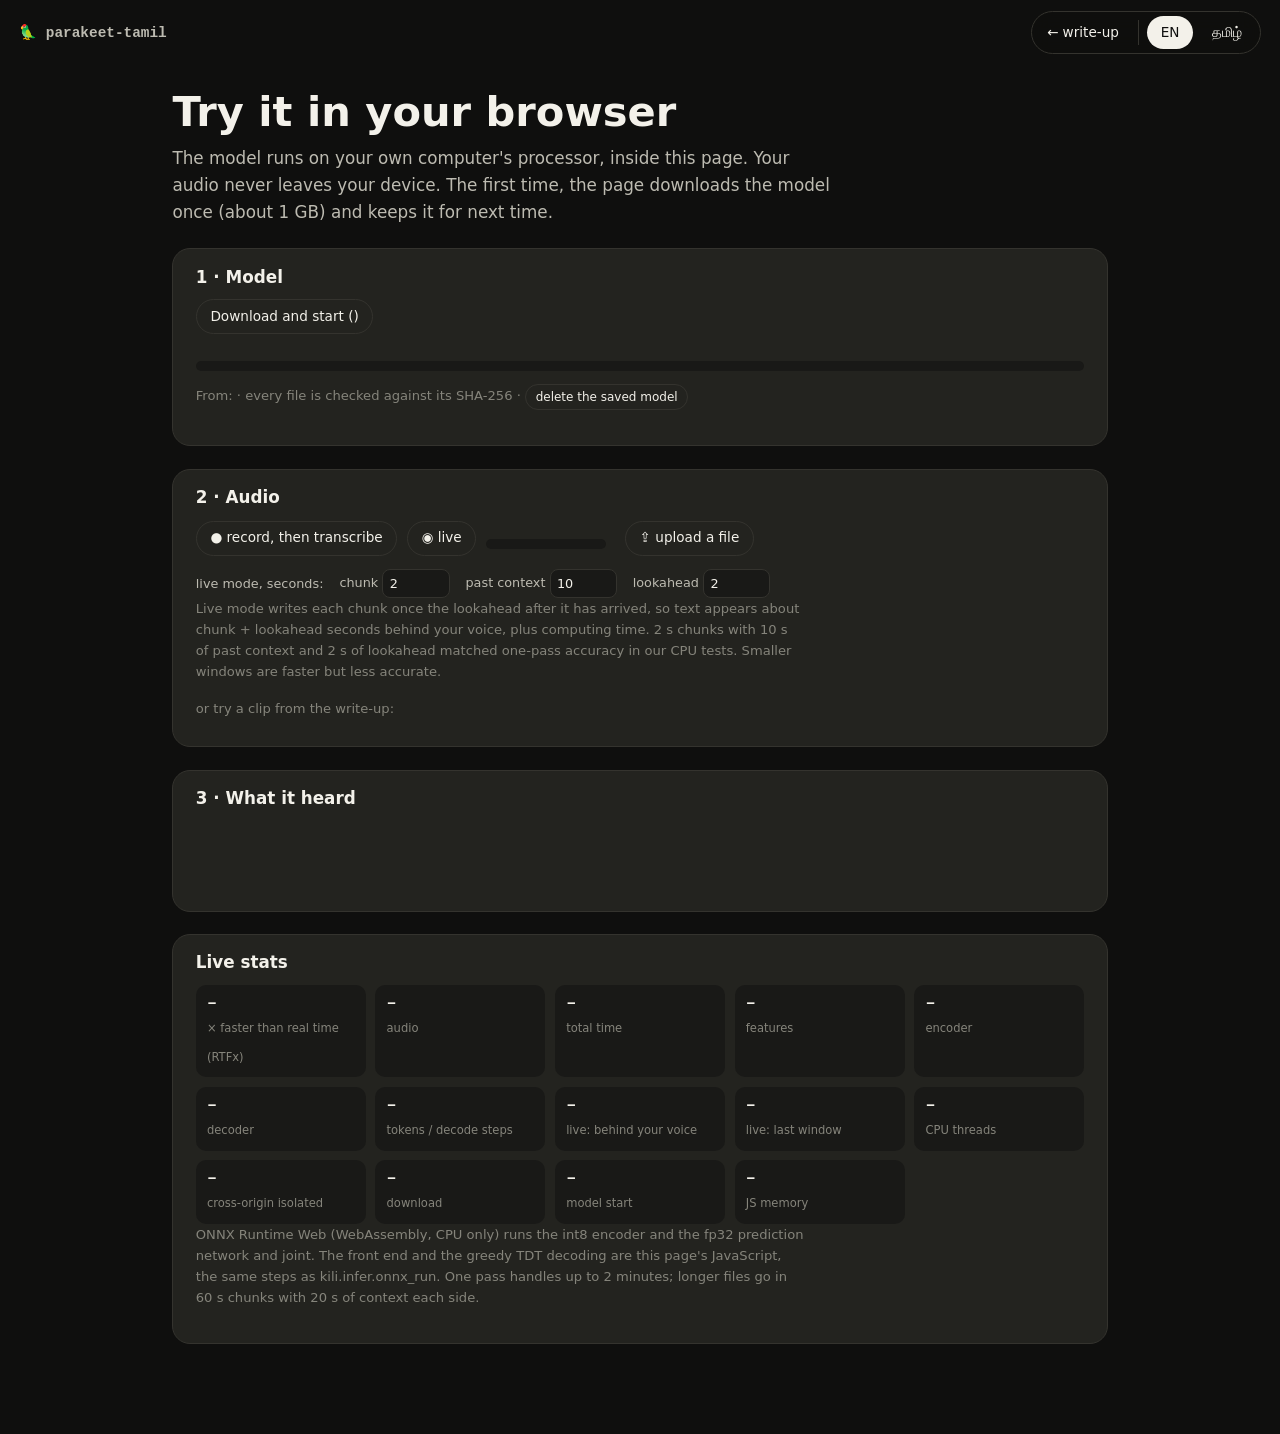
==== docs/try/index.html @ b9c3eb02 "Try in the browser: CPU-only ONNX Runtime Web demo (mic, live chunked streaming, upload, preset clip" ====
<!doctype html>
<html lang="en">
<head>
<meta charset="utf-8">
<meta name="viewport" content="width=device-width, initial-scale=1">
<title>Try parakeet-tamil in your browser · தமிழ் கிளி</title>
<meta name="description" content="Tamil and English speech recognition running entirely in your browser, on your CPU.">
<link rel="stylesheet" href="../assets/style.css?v=36">
<link rel="icon" href="data:image/svg+xml,<svg xmlns='http://www.w3.org/2000/svg' viewBox='0 0 100 100'><text y='.9em' font-size='90'>🦜</text></svg>">
<script>(function(){var d=document.documentElement,t=localStorage.getItem("theme"),l=localStorage.getItem("lang");if(t)d.dataset.theme=t;if(l)d.lang=l;})();</script>
<style>
  main { max-width: 980px; margin: 0 auto; padding: 5.5rem 1.4rem 4rem; }
  h1 { font-size: clamp(1.8rem, 4vw, 2.6rem); margin: 0 0 .6rem; line-height: 1.15; }
  .lede { color: var(--fg-2); font-size: 1.05rem; max-width: 62ch; }
  .box { background: var(--bg-3); border: 1px solid var(--rule); border-radius: 18px; padding: 1.2rem 1.4rem; margin: 1.4rem 0; }
  .box h2 { font-size: 1.05rem; margin: 0 0 .8rem; letter-spacing: 0; max-width: none; }
  .track { height: 10px; border-radius: 6px; background: var(--bg-2); overflow: hidden; }
  .track > i { display: block; height: 100%; width: 0; background: var(--ours); transition: width .2s; }
  .prow { display: flex; gap: 1rem; flex-wrap: wrap; font: .85rem var(--mono); color: var(--fg-2); margin: .5rem 0 .8rem; }
  .frow { display: grid; grid-template-columns: minmax(0, 1fr) 6rem 6rem; gap: .5rem; font-size: .8rem; padding: .2rem 0; border-bottom: 1px solid var(--rule); }
  .frow span:nth-child(2), .frow span:nth-child(3) { text-align: right; color: var(--fg-2); }
  .fst[data-state="ok"], .fst[data-state="cached"] { color: var(--good) !important; }
  .row { display: flex; gap: .6rem; flex-wrap: wrap; align-items: center; }
  .row + .row { margin-top: .8rem; }
  button:disabled { opacity: .4; cursor: not-allowed; }
  #out { font-family: var(--ta); font-size: 1.3rem; line-height: 1.7; min-height: 3.4em; white-space: pre-wrap; }
  #src { font-size: .8rem; color: var(--fg-3); margin-bottom: .4rem; }
  .stats { display: grid; grid-template-columns: repeat(auto-fill, minmax(9.5rem, 1fr)); gap: .6rem; }
  .stats div { background: var(--bg-2); border-radius: 10px; padding: .5rem .7rem; }
  .stats b { display: block; font: 700 1.05rem var(--mono); }
  .stats span { font-size: .72rem; color: var(--fg-3); }
  .err { border: 1px solid var(--bad); border-radius: 12px; padding: .7rem .9rem; margin: .5rem 0; font-size: .9rem; }
  .err b { color: var(--bad); font-family: var(--mono); text-transform: uppercase; font-size: .75rem; margin-right: .4rem; }
  .err .hint { margin: .4rem 0 0; color: var(--fg-2); }
  .err pre { font-size: .72rem; white-space: pre-wrap; overflow-wrap: anywhere; color: var(--fg-3); }
  .cfg { display: flex; gap: 1rem; flex-wrap: wrap; font-size: .8rem; color: var(--fg-2); align-items: center; }
  .cfg input { width: 4.2rem; font: inherit; background: var(--bg-2); color: var(--fg); border: 1px solid var(--rule); border-radius: 8px; padding: .2rem .4rem; }
  .lvl { width: 120px; }
  .note { font-size: .82rem; color: var(--fg-3); }
  #model.ready #load { display: none; }
  .file-btn { position: relative; overflow: hidden; }
  .file-btn input { position: absolute; inset: 0; opacity: 0; cursor: pointer; }
</style>
</head>
<body>
<div class="bar">
  <a class="brand" href="../">🦜 <span data-l="en">parakeet-tamil</span><span data-l="ta" class="ta">தமிழ் கிளி</span></a>
  <span class="toggles">
    <a href="../" class="maplink"><span data-l="en">← write-up</span><span data-l="ta">← கட்டுரை</span></a>
    <span class="sep"></span>
    <button data-set-lang="en" aria-pressed="true">EN</button>
    <button data-set-lang="ta" aria-pressed="false" class="ta">தமிழ்</button>
  </span>
</div>
<main>
  <h1><span data-l="en">Try it in your browser</span><span data-l="ta">உங்கள் உலாவியிலேயே முயன்று பாருங்கள்</span></h1>
  <p class="lede" data-l="en">The model runs on your own computer's processor, inside this page. Your audio never leaves your device. The first time, the page downloads the model once (about 1 GB) and keeps it for next time.</p>
  <p class="lede" data-l="ta">மாதிரி உங்கள் கணினியின் செயலியிலேயே, இந்தப் பக்கத்துக்குள் இயங்குகிறது. உங்கள் ஒலி உங்கள் கருவியை விட்டு வெளியே போகாது. முதல் முறை, பக்கம் மாதிரியை ஒருமுறை பதிவிறக்கும் (சுமார் 1 GB); அடுத்த முறைக்காக அதைச் சேமித்து வைக்கும்.</p>

  <section class="box" id="model">
    <h2><span data-l="en">1 · Model</span><span data-l="ta">1 · மாதிரி</span> <small class="note" id="cache-state"></small></h2>
    <div class="row"><button id="load"><span data-l="en">Download and start</span><span data-l="ta">பதிவிறக்கித் தொடங்கு</span> (<span id="total"></span>)</button>
      <span class="mono note" id="stage"></span></div>
    <div class="prow"><span id="pbytes"></span><span id="pspeed"></span><span id="peta"></span></div>
    <div class="track"><i id="dlbar"></i></div>
    <div id="files" style="margin-top:.8rem"></div>
    <p class="note"><span data-l="en">From</span><span data-l="ta">மூலம்</span>: <span class="mono" id="base"></span> · <span data-l="en">every file is checked against its SHA-256</span><span data-l="ta">ஒவ்வொரு கோப்பும் SHA-256 மூலம் சரிபார்க்கப்படுகிறது</span> · <button id="clear" style="font-size:.75rem;padding:.15rem .6rem"><span data-l="en">delete the saved model</span><span data-l="ta">சேமித்த மாதிரியை நீக்கு</span></button></p>
  </section>

  <section class="box">
    <h2><span data-l="en">2 · Audio</span><span data-l="ta">2 · ஒலி</span></h2>
    <div class="row">
      <button id="rec" data-needs-model aria-pressed="false">● <span data-l="en">record, then transcribe</span><span data-l="ta">பதிவுசெய்து, பிறகு எழுது</span></button>
      <button id="live" data-needs-model aria-pressed="false">◉ <span data-l="en">live</span><span data-l="ta">நேரடி</span></button>
      <span class="track lvl"><i id="lvl"></i></span><span class="mono note" id="rtime"></span>
      <label class="file-btn"><button data-needs-model tabindex="-1">⇪ <span data-l="en">upload a file</span><span data-l="ta">கோப்பைப் பதிவேற்று</span></button><input type="file" id="file" accept="audio/*,video/*" data-needs-model></label>
    </div>
    <div class="row cfg">
      <span data-l="en">live mode, seconds:</span><span data-l="ta">நேரடி முறை, வினாடிகள்:</span>
      <label><span data-l="en">chunk</span><span data-l="ta">துண்டு</span> <input id="chunk" type="number" value="2" min="0.5" max="10" step="0.5"></label>
      <label><span data-l="en">past context</span><span data-l="ta">முன் சூழல்</span> <input id="left" type="number" value="10" min="0" max="30" step="1"></label>
      <label><span data-l="en">lookahead</span><span data-l="ta">முன்னோக்கு</span> <input id="right" type="number" value="2" min="0" max="10" step="0.5"></label>
    </div>
    <p class="note" data-l="en">Live mode writes each chunk once the lookahead after it has arrived, so text appears about chunk + lookahead seconds behind your voice, plus computing time. 2 s chunks with 10 s of past context and 2 s of lookahead matched one-pass accuracy in our CPU tests. Smaller windows are faster but less accurate.</p>
    <p class="note" data-l="ta">நேரடி முறையில், ஒவ்வொரு துண்டுக்குப் பின் வரும் முன்னோக்குப் பகுதியும் வந்த பிறகே அந்தத் துண்டு எழுதப்படும். அதனால் உங்கள் குரலுக்குச் சுமார் துண்டு + முன்னோக்கு வினாடிகள் பின்னால், கணக்கிடும் நேரத்தையும் சேர்த்து, உரை தோன்றும். 2 வினாடித் துண்டுகள், 10 வினாடி முன் சூழல், 2 வினாடி முன்னோக்கு: எங்கள் CPU சோதனைகளில் இது ஒரே மூச்சில் எழுதுவதன் துல்லியத்துக்குச் சமமாக இருந்தது. சிறிய அளவுகள் வேகமானவை, ஆனால் துல்லியம் குறைவு.</p>
    <p class="note" id="lagwarn" hidden><span data-l="en">This device is falling behind live audio: try a smaller past context or a larger chunk.</span><span data-l="ta">இந்தக் கருவி நேரடி ஒலிக்குப் பின்தங்குகிறது: முன் சூழலைக் குறையுங்கள், அல்லது துண்டைப் பெரிதாக்குங்கள்.</span></p>
    <div class="row" style="margin-top:1rem"><span class="note"><span data-l="en">or try a clip from the write-up:</span><span data-l="ta">அல்லது கட்டுரையில் உள்ள ஒரு பதிவை முயலுங்கள்:</span></span></div>
    <div class="row" id="presets" style="margin-top:.5rem"></div>
  </section>

  <section class="box">
    <h2><span data-l="en">3 · What it heard</span><span data-l="ta">3 · அது கேட்டது</span></h2>
    <div id="src"></div>
    <div id="out"></div>
  </section>

  <section class="box">
    <h2><span data-l="en">Live stats</span><span data-l="ta">நேரடிப் புள்ளிவிவரம்</span></h2>
    <div class="stats">
      <div><b id="s-rtfx">–</b><span data-l="en">× faster than real time (RTFx)</span><span data-l="ta">நிகழ்நேரத்தைவிட மடங்கு வேகம் (RTFx)</span></div>
      <div><b id="s-audio">–</b><span data-l="en">audio</span><span data-l="ta">ஒலி நீளம்</span></div>
      <div><b id="s-total">–</b><span data-l="en">total time</span><span data-l="ta">மொத்த நேரம்</span></div>
      <div><b id="s-front">–</b><span data-l="en">features</span><span data-l="ta">அம்சங்கள்</span></div>
      <div><b id="s-enc">–</b><span data-l="en">encoder</span><span data-l="ta">குறியாக்கி</span></div>
      <div><b id="s-dec">–</b><span data-l="en">decoder</span><span data-l="ta">குறிவிலக்கி</span></div>
      <div><b id="s-tok">–</b><span data-l="en">tokens / decode steps</span><span data-l="ta">token / படிகள்</span></div>
      <div><b id="s-lag">–</b><span data-l="en">live: behind your voice</span><span data-l="ta">நேரடி: குரலுக்குப் பின்னால்</span></div>
      <div><b id="s-win">–</b><span data-l="en">live: last window</span><span data-l="ta">நேரடி: கடைசிச் சாளரம்</span></div>
      <div><b id="s-threads">–</b><span data-l="en">CPU threads</span><span data-l="ta">CPU இழைகள்</span></div>
      <div><b id="s-iso">–</b><span data-l="en">cross-origin isolated</span><span data-l="ta">cross-origin isolated</span></div>
      <div><b id="s-dl">–</b><span data-l="en">download</span><span data-l="ta">பதிவிறக்கம்</span></div>
      <div><b id="s-load">–</b><span data-l="en">model start</span><span data-l="ta">மாதிரி தொடக்கம்</span></div>
      <div><b id="s-mem">–</b><span data-l="en">JS memory</span><span data-l="ta">JS நினைவகம்</span></div>
    </div>
    <p class="note" data-l="en">ONNX Runtime Web (WebAssembly, CPU only) runs the int8 encoder and the fp32 prediction network and joint. The front end and the greedy TDT decoding are this page's JavaScript, the same steps as kili.infer.onnx_run. One pass handles up to 2 minutes; longer files go in 60 s chunks with 20 s of context each side.</p>
    <p class="note" data-l="ta">ONNX Runtime Web (WebAssembly, CPU மட்டும்) int8 குறியாக்கியையும், fp32 prediction network, joint ஆகியவற்றையும் இயக்குகிறது. ஒலியிலிருந்து அம்சங்களைப் பிரிப்பதும், greedy TDT குறிவிலக்கலும் இந்தப் பக்கத்தின் JavaScript; kili.infer.onnx_run-இல் உள்ள அதே படிகள். 2 நிமிடம் வரை ஒரே மூச்சில்; அதைவிட நீளமான கோப்புகள் 60 வினாடித் துண்டுகளாக, இருபுறமும் 20 வினாடிச் சூழலுடன்.</p>
  </section>

  <section class="box" id="errors" hidden>
    <h2><span data-l="en">Errors</span><span data-l="ta">பிழைகள்</span></h2>
  </section>
</main>
<script src="try.js?v=2"></script>
</body>
</html>
---- docs/assets/style.css ----
/* parakeet-tamil · தமிழ் கிளி. No external fonts, scripts or requests. */
:root {
  color-scheme: dark;
  --bg: #0f0f0e; --bg-2: #191917; --bg-3: #23231f; --fg: #f3f1ea; --fg-2: #bdbbb1; --fg-3: #85847b; --rule: #34332e;
  --ours: #3987e5; --ours-2: #86b6ef; --itcore: #d95926; --run8: #199e70; --warn: #c98500; --bad: #e66767; --good: #4caf50;
  --ins: #199e7055; --del: #e6676755; --sub: #c9850055;
  --mono: ui-monospace, "Cascadia Mono", "SF Mono", Menlo, Consolas, monospace;
  --sans: system-ui, -apple-system, "Segoe UI", Roboto, "Noto Sans", "Noto Sans Tamil", "Nirmala UI", sans-serif;
  --ta: "Noto Sans Tamil", "Nirmala UI", Latha, "Tamil MN", "Tamil Sangam MN", sans-serif;
}
:root[data-theme="light"] {
  color-scheme: light;
  --bg: #fcfcfb; --bg-2: #f3f2ee; --bg-3: #e9e7e0; --fg: #141412; --fg-2: #52514e; --fg-3: #85847b; --rule: #dedcd5;
  --ours: #2a78d6; --ours-2: #1c5cab; --itcore: #eb6834; --run8: #1baf7a; --warn: #b07600; --bad: #c03a39; --good: #008300;
  --ins: #1baf7a40; --del: #e3494840; --sub: #eda10050;
}

html[lang="en"] [data-l="ta"]:not(.peek-show), html[lang="ta"] [data-l="en"]:not(.peek-show) { display: none !important; }
html[lang="ta"] body { font-family: var(--ta); }
.ta { font-family: var(--ta); }

* { box-sizing: border-box; }
html { scroll-behavior: smooth; overflow-x: hidden; }
body { margin: 0; background: var(--bg); color: var(--fg); font: 18px/1.6 var(--sans); -webkit-font-smoothing: antialiased; overflow-x: hidden; }
a { color: var(--ours-2); text-underline-offset: 3px; }
code { font-family: var(--mono); font-size: .88em; background: var(--bg-3); padding: .1em .4em; border-radius: 5px; }
h2 { font-size: clamp(2.1rem, 5.5vw, 4rem); line-height: 1.04; letter-spacing: -.025em; margin: 0 0 1.2rem; font-weight: 800; max-width: 16ch; }
html[lang="ta"] h2 { font-size: clamp(1.7rem, 4.4vw, 3.1rem); line-height: 1.25; max-width: 22ch; }
p { margin: 0 0 1rem; color: var(--fg-2); max-width: 38rem; }
.big { font-size: clamp(1.25rem, 2.4vw, 1.6rem); line-height: 1.45; color: var(--fg); }
.dim { color: var(--fg-3); }
.small { font-size: .8rem; color: var(--fg-3); }
.mono { font-family: var(--mono); }

/* chrome */
.bar { position: fixed; inset: 0 0 auto 0; z-index: 20; display: flex; justify-content: space-between; align-items: center; padding: .7rem 1.2rem; pointer-events: none; }
.bar > * { pointer-events: auto; }
.brand { font: 600 .9rem var(--mono); color: var(--fg-2); text-decoration: none; }
.toggles { display: flex; gap: .35rem; background: color-mix(in srgb, var(--bg) 70%, transparent); backdrop-filter: blur(10px); padding: .25rem; border-radius: 999px; border: 1px solid var(--rule); }
button { font: inherit; font-size: .85rem; color: var(--fg); background: transparent; border: 1px solid var(--rule); border-radius: 999px; padding: .35rem .85rem; cursor: pointer; transition: background .15s, color .15s, border-color .15s; }
.toggles button { border: 0; }
button:hover { border-color: var(--fg-3); }
button[aria-pressed="true"] { background: var(--fg); color: var(--bg); border-color: var(--fg); }
button:focus-visible, a:focus-visible { outline: 2px solid var(--ours); outline-offset: 2px; }
.progressbar { position: fixed; inset: 0 0 auto 0; height: 3px; z-index: 30; background: var(--ours); transform-origin: 0 50%; transform: scaleX(0); }

/* sections */
.chapter { position: relative; padding: 18vh 6vw 12vh; }
.chapter.alt { background: var(--bg-2); }
.inner { max-width: 1100px; margin: 0 auto; }
.split { display: grid; grid-template-columns: minmax(0, 5fr) minmax(0, 7fr); gap: 4vw; align-items: start; }
@media (max-width: 860px) { .split { grid-template-columns: 1fr; } }
.sticky { position: sticky; top: 14vh; }
.reveal { opacity: 0; transform: translateY(24px); transition: opacity .8s ease, transform .8s ease; }
.reveal.in { opacity: 1; transform: none; }
@media (prefers-reduced-motion: reduce) { .reveal { opacity: 1; transform: none; transition: none; } html { scroll-behavior: auto; } }

/* hero */
.hero { min-height: 100vh; display: grid; place-items: center; padding: 6rem 6vw 3rem; text-align: center; position: relative; }
.hero h1 { font-size: clamp(1rem, 1.6vw, 1.15rem); font-family: var(--mono); font-weight: 500; color: var(--fg-3); margin: 0 0 3vh; letter-spacing: .04em; }
.hero h1 .ta { font-family: var(--ta); }
.stage { width: min(1000px, 92vw); margin: 0 auto; }
.wave { position: relative; height: 120px; cursor: pointer; }
.wave canvas { width: 100%; height: 100%; display: block; }
.bigplay { width: 84px; height: 84px; border-radius: 50%; border: 0; background: var(--fg); color: var(--bg); font-size: 1.6rem; margin: 2.2vh auto; display: grid; place-items: center; box-shadow: 0 0 0 0 var(--ours); }
.bigplay[aria-pressed="false"] { animation: pulse 2.4s infinite; }
@keyframes pulse { 0% { box-shadow: 0 0 0 0 color-mix(in srgb, var(--ours) 60%, transparent); } 70% { box-shadow: 0 0 0 22px transparent; } 100% { box-shadow: 0 0 0 0 transparent; } }
.karaoke { font-family: var(--ta); font-size: clamp(1.4rem, 3.6vw, 2.6rem); line-height: 1.45; font-weight: 600; min-height: 3em; }
.karaoke span { color: color-mix(in srgb, var(--fg) 24%, transparent); transition: color .18s; }
.karaoke span.on { color: var(--fg); }
.karaoke span.lat.on { color: var(--ours-2); }
.hero .tag { font-size: clamp(1.15rem, 2.2vw, 1.5rem); color: var(--fg-2); margin: 3vh auto 0; max-width: 34rem; }
.hint { font: .78rem var(--mono); color: var(--fg-3); margin-top: .6rem; }
.scrollcue { margin-top: 3rem; color: var(--fg-3); font-size: 1.4rem; animation: bob 2s infinite; }
@keyframes bob { 50% { transform: translateY(6px); } }

.counters { display: grid; grid-template-columns: repeat(4, 1fr); gap: 1px; background: var(--rule); border: 1px solid var(--rule); border-radius: 16px; overflow: hidden; margin-top: 5vh; }
@media (max-width: 760px) { .counters { grid-template-columns: repeat(2, 1fr); } }
.counter { background: var(--bg); padding: 1.1rem; text-align: left; }
.counter b { display: block; font: 700 clamp(1.8rem, 4vw, 2.8rem)/1 var(--mono); letter-spacing: -.03em; }
.counter span { font-size: .8rem; color: var(--fg-3); }

/* story lines */
.lines p { font-size: clamp(1.5rem, 3.6vw, 2.7rem); line-height: 1.25; color: var(--fg); font-weight: 700; letter-spacing: -.015em; max-width: 24ch; margin-bottom: 9vh; }
html[lang="ta"] .lines p { font-size: clamp(1.25rem, 2.8vw, 2rem); line-height: 1.5; max-width: 30ch; }
.lines p .dim { font-weight: 500; }

/* charts */
.chart svg { width: 100%; height: auto; display: block; overflow: visible; }
.chart text { fill: var(--fg-3); font: 12px var(--mono); }
.chart .lbl { fill: var(--fg); font: 600 13px var(--sans); }
html[lang="ta"] .chart .lbl { font-family: var(--ta); }
.chart .grid line { stroke: var(--rule); }
.chart .hit { fill: transparent; cursor: pointer; }
.controls { display: flex; flex-wrap: wrap; gap: .4rem; margin: 0 0 1.2rem; align-items: center; }
.legend { display: flex; flex-wrap: wrap; gap: 1.1rem; font-size: .8rem; color: var(--fg-2); margin-bottom: .6rem; }
.key { display: inline-flex; align-items: center; gap: .4rem; }
.dot { width: 11px; height: 11px; border-radius: 50%; display: inline-block; }
.tip { position: fixed; pointer-events: none; z-index: 50; background: var(--fg); color: var(--bg); font-size: .8rem; padding: .4rem .6rem; border-radius: 8px; max-width: 300px; opacity: 0; transition: opacity .12s; }
.callnum { font: 800 clamp(3rem, 9vw, 7rem)/0.95 var(--mono); letter-spacing: -.05em; }
.callnum small { font-size: .3em; letter-spacing: 0; font-weight: 500; color: var(--fg-3); display: block; margin-top: .6rem; font-family: var(--sans); }

/* quiz cards */
.quiz { display: grid; gap: 1.4rem; }
.qcard { background: var(--bg-3); border: 1px solid var(--rule); border-radius: 18px; padding: 1.2rem 1.3rem; }
.qhead { display: flex; align-items: center; gap: .9rem; }
.qplay { width: 46px; height: 46px; border-radius: 50%; border: 0; background: var(--fg); color: var(--bg); padding: 0; flex: none; display: grid; place-items: center; }
.qplay[aria-pressed="true"] { background: var(--ours); color: #fff; }
.mini { flex: 1; height: 46px; }
.mini canvas { width: 100%; height: 100%; }
.qsrc { font: .7rem var(--mono); color: var(--fg-3); white-space: nowrap; }
.opts { display: grid; gap: .6rem; margin-top: 1rem; }
.opt { text-align: left; border-radius: 12px; padding: .7rem .9rem; font-family: var(--ta); font-size: 1rem; line-height: 1.55; background: var(--bg-2); border: 1px solid var(--rule); color: var(--fg); }
.opt .who { display: none; font: 700 .7rem var(--mono); text-transform: uppercase; letter-spacing: .06em; margin-bottom: .2rem; }
.qcard.done .opt .who { display: block; }
.qcard.done .opt { cursor: default; }
.qcard.done .opt.ours .who { color: var(--ours-2); } .qcard.done .opt.itcore .who { color: var(--itcore); } .qcard.done .opt.ref .who { color: var(--fg-3); }
.qcard.done .opt.right { border-color: var(--good); box-shadow: inset 0 0 0 1px var(--good); }
.verdict { display: none; margin-top: .8rem; font-size: .95rem; color: var(--fg-2); }
.qcard.done .verdict { display: block; }
.verdict b { color: var(--fg); }
.w-sub, .w-ins, .w-del { border-radius: 4px; padding: 0 .12em; }
.w-sub { background: var(--sub); } .w-ins { background: var(--ins); } .w-del { background: var(--del); text-decoration: line-through; }
.w-fold { border-bottom: 2px dotted var(--fg-3); }

/* run strip */
.strip { display: flex; gap: 1rem; overflow-x: auto; scroll-snap-type: x mandatory; padding: .5rem 6vw 1.5rem; margin: 0 -6vw; scrollbar-width: thin; }
.run { flex: 0 0 min(300px, 78vw); scroll-snap-align: start; background: var(--bg-3); border: 1px solid var(--rule); border-radius: 18px; padding: 1.1rem 1.2rem; transition: border-color .2s, transform .2s; }
.run.hl { border-color: var(--ours); transform: translateY(-4px); }
.run .day { font: .72rem var(--mono); color: var(--fg-3); }
.run h3 { margin: .2rem 0 .5rem; font-size: 1.2rem; }
.run p { font-size: .9rem; margin: 0; }
.run .res { font: 600 .82rem var(--mono); margin-top: .7rem; }
.run.ship { border-color: var(--ours); background: color-mix(in srgb, var(--ours) 12%, var(--bg-3)); }

/* eviction sim */
.sim { background: var(--bg-3); border: 1px solid var(--rule); border-radius: 18px; padding: 1.3rem; }
.simrow { display: grid; grid-template-columns: 1fr 1fr 1fr; gap: .8rem; }
@media (max-width: 700px) { .simrow { grid-template-columns: 1fr; } }
.box { border: 1px solid var(--rule); border-radius: 14px; padding: .9rem; background: var(--bg-2); min-height: 96px; transition: all .3s; }
.box .t { font: 700 .72rem var(--mono); text-transform: uppercase; letter-spacing: .06em; color: var(--fg-3); }
.box .v { font: 600 1.05rem var(--sans); margin-top: .3rem; }
.box.dead { border-color: var(--bad); opacity: .55; filter: grayscale(1); }
.box.live { border-color: var(--good); }
.box.busy { border-color: var(--warn); }
.track { position: relative; height: 14px; background: var(--bg-2); border-radius: 7px; margin: 1.2rem 0 .5rem; overflow: hidden; }
.track i { position: absolute; inset: 0 auto 0 0; background: var(--ours); width: 0; }
.track .ck { position: absolute; top: 0; bottom: 0; width: 2px; background: var(--fg-3); }
.simlog { font: .78rem/1.6 var(--mono); color: var(--fg-2); min-height: 6.4em; white-space: pre-line; }
.evict { background: var(--bad); color: #fff; border: 0; font-weight: 700; }
.evict:disabled { opacity: .4; cursor: default; }

/* tiles */
.tiles { display: grid; grid-template-columns: repeat(auto-fit, minmax(230px, 1fr)); gap: 1rem; }
.tile { background: var(--bg-3); border: 1px solid var(--rule); border-radius: 16px; padding: 1.1rem 1.2rem; }
.tile b.n { display: block; font: 800 2.2rem/1 var(--mono); letter-spacing: -.03em; margin-bottom: .4rem; }
.tile p { font-size: .92rem; margin: 0; }
.tile .k { font: 700 .72rem var(--mono); text-transform: uppercase; letter-spacing: .06em; }
.yes .k { color: var(--good); } .no .k { color: var(--bad); }

/* flip cards */
.flips { display: grid; grid-template-columns: repeat(auto-fill, minmax(220px, 1fr)); gap: 1rem; }
.flip { perspective: 900px; height: 150px; cursor: pointer; background: none; border: 0; padding: 0; text-align: left; }
.flip .in { position: relative; width: 100%; height: 100%; transition: transform .55s; transform-style: preserve-3d; }
.flip.on .in { transform: rotateY(180deg); }
.flip .f, .flip .b { position: absolute; inset: 0; backface-visibility: hidden; border-radius: 16px; padding: 1rem 1.1rem; border: 1px solid var(--rule); background: var(--bg-3); display: flex; flex-direction: column; justify-content: space-between; }
.flip .b { transform: rotateY(180deg); background: var(--bg-2); }
.flip .w { font: 700 1.5rem var(--ta); color: var(--fg); }
.flip .g { font-size: .85rem; color: var(--fg-2); }
.flip .x { font: .7rem var(--mono); color: var(--fg-3); }

/* reveal card */
.secret { background: var(--bg-3); border: 1px solid var(--rule); border-radius: 18px; padding: 1.4rem; }
.secret .prompt { font: 700 clamp(1.3rem, 3vw, 2rem) var(--sans); }
.secret .heard { margin-top: 1rem; font-size: 1.15rem; filter: blur(9px); transition: filter .4s; user-select: none; }
.secret.open .heard { filter: none; user-select: auto; }
.cw { color: var(--warn); font: .75rem var(--mono); }

/* scorer demo */
.scorer { background: var(--bg-3); border: 1px solid var(--rule); border-radius: 18px; padding: 1.3rem; }
.pair { display: grid; grid-template-columns: max-content minmax(0, 1fr); gap: .4rem .8rem; font-family: var(--ta); font-size: 1.05rem; margin: 1rem 0; }
.pair .who { font: 700 .7rem/2.1 var(--mono); color: var(--fg-3); text-transform: uppercase; }
.meter { display: flex; align-items: baseline; gap: .8rem; }
.meter b { font: 800 3.2rem/1 var(--mono); letter-spacing: -.04em; transition: color .3s; }

/* race */
.lane { display: grid; grid-template-columns: 16rem 1fr 6.5rem; gap: .8rem; align-items: center; margin: .7rem 0; }
@media (max-width: 640px) { .lane { grid-template-columns: 1fr; } }
.lane .name { font-size: .9rem; }
.lane .tr { height: 26px; background: var(--bg-2); border-radius: 13px; overflow: hidden; position: relative; }
.lane .tr i { position: absolute; inset: 0 auto 0 0; width: 0; border-radius: 13px; }
.lane .t { font: 600 .9rem var(--mono); text-align: right; }

/* tabs */
.tabs { display: flex; gap: .4rem; margin-bottom: .8rem; flex-wrap: wrap; }
pre { background: var(--bg-3); border: 1px solid var(--rule); border-radius: 14px; padding: 1rem 1.1rem; overflow-x: auto; font: .85rem/1.6 var(--mono); color: var(--fg); }

.meme { margin: 3rem auto 0; max-width: 560px; border-radius: 16px; overflow: hidden; border: 1px solid var(--rule); background: var(--bg-3); }
.meme svg { display: block; width: 100%; height: auto; }

footer { padding: 4rem 6vw 6rem; color: var(--fg-3); font-size: .8rem; border-top: 1px solid var(--rule); }
footer p { color: var(--fg-3); max-width: 60rem; }

/* reading depth: data-d="s" story only, data-d="d" details only */
html[data-depth="simple"] [data-d="d"], html[data-depth="detail"] [data-d="s"] { display: none !important; }
.plain { font-size: clamp(1.15rem, 2vw, 1.4rem); line-height: 1.55; color: var(--fg); border-left: 4px solid var(--ours); padding: .1rem 0 .1rem 1.1rem; max-width: 46rem; }
.toggles .sep { width: 1px; align-self: stretch; background: var(--rule); margin: .25rem .15rem; }
.maplink { font-size: .85rem; color: var(--fg); text-decoration: none; padding: .35rem .7rem; }
.chooser { margin: 4vh auto 0; display: grid; gap: .8rem; justify-items: center; color: var(--fg-2); }
.choices { display: flex; gap: .8rem; flex-wrap: wrap; justify-content: center; }
.choices button { display: grid; gap: .15rem; text-align: left; padding: .8rem 1.2rem; border-radius: 14px; min-width: 220px; }
.choices button b { font-size: 1.05rem; } .choices button small { font-size: .78rem; opacity: .75; }
.controls.center { justify-content: center; margin-bottom: 1.4rem; }
.steps { display: grid; gap: 4.5rem; margin-top: 3rem; }
.step { display: grid; grid-template-columns: 4rem 1fr; gap: 1.4rem; align-items: start; }
.step .num { font: 800 3rem/1 var(--mono); color: var(--ours); }
.step h3 { font-size: clamp(1.4rem, 3vw, 2rem); margin: 0 0 .6rem; line-height: 1.2; }
.numbers { font: .8rem/1.6 var(--mono); color: var(--fg-3); overflow: hidden; white-space: nowrap; mask-image: linear-gradient(90deg, transparent, #000 10%, #000 90%, transparent); margin-top: .8rem; }
.numbers b { color: var(--ours-2); font-weight: 500; }
.chips { display: flex; flex-wrap: wrap; gap: .6rem; }
.chip { background: var(--bg-3); border: 1px solid var(--rule); border-radius: 999px; padding: .5rem 1rem; font-size: 1rem; color: var(--fg); }
.grid2x { display: grid; grid-template-columns: 1fr 1fr; gap: 1.2rem; align-items: start; }
@media (max-width: 860px) { .grid2x { grid-template-columns: 1fr; } .step { grid-template-columns: 2.6rem 1fr; } .step .num { font-size: 2rem; } }
.howlist { padding-left: 1.1rem; color: var(--fg-2); } .howlist li { margin-bottom: .7rem; }
.racebox { background: var(--bg-3); border: 1px solid var(--rule); border-radius: 18px; padding: 1.2rem 1.3rem; margin-top: 1.2rem; }
.racebox .lbl { font: .75rem var(--mono); color: var(--fg-3); text-transform: uppercase; letter-spacing: .06em; }
.racebox input[type=range] { width: 160px; accent-color: var(--ours); }
.clock { margin-left: auto; font-size: 1.4rem; font-weight: 700; }
.lane .tr i.done { box-shadow: 0 0 0 2px var(--good) inset; }
.subhead { margin-top: 5rem; font-size: clamp(1.5rem, 3vw, 2.1rem); }
#homophones { grid-template-columns: repeat(2, 1fr); }
.score-line { font: 700 1.2rem var(--mono); color: var(--fg); }
table.dt { border-collapse: collapse; width: 100%; font-size: .86rem; }
table.dt th, table.dt td { padding: .45rem .6rem; border-bottom: 1px solid var(--rule); text-align: right; white-space: nowrap; }
table.dt th:first-child, table.dt td:first-child { text-align: left; }
table.dt th { font: 600 .7rem var(--mono); text-transform: uppercase; letter-spacing: .04em; color: var(--fg-3); }
table.dt td.best { font-weight: 800; color: var(--fg); }
table.dt td.pending { color: var(--fg-3); font-style: italic; }
table.dt tr.grp td { font: 600 .7rem var(--mono); color: var(--fg-3); text-transform: uppercase; padding-top: 1rem; border-bottom: 0; }
.tablewrap { overflow-x: auto; }

.step > div { min-width: 0; }
.numbers { max-width: 100%; }

/* mobile fixes */
.stage { width: 100%; max-width: 1000px; }
.pair span, .tile p, .tile b.n, .opt, .chip { overflow-wrap: anywhere; }
.plain, p, h2, h3, li { overflow-wrap: break-word; }
.tile b.n { font-size: clamp(1.5rem, 5vw, 2.2rem); }
.tiles[style*="1fr 1fr"] { grid-template-columns: minmax(0, 1fr) minmax(0, 1fr) !important; }
.split > * { min-width: 0; }
@media (max-width: 640px) {
  .hero { padding: 5rem 5vw 2rem; }
  .brand { display: none; }
  .bar { justify-content: flex-end; padding: .5rem; }
  .toggles { gap: .1rem; }
  .toggles button { padding: .3rem .55rem; font-size: .78rem; }
  .maplink, .toggles .sep { display: none; }
  .chapter { padding: 12vh 5vw 8vh; }
  #twin-card .pair { font-size: 1.15rem !important; grid-template-columns: max-content minmax(0, 1fr) !important; }
  .tiles[style*="1fr 1fr"] { grid-template-columns: minmax(0, 1fr) !important; }
  .racebox .controls { gap: .3rem; }
  .clock { margin-left: 0; width: 100%; }
  .choices button { min-width: 0; width: 100%; }
}
@media (max-width: 760px) {
  .chart { overflow-x: auto; -webkit-overflow-scrolling: touch; }
  .chart svg { min-width: 680px; }
  #epoch-chart svg { min-width: 0; }
}
html[lang="ta"] .hero .tag { max-width: 46rem; font-size: clamp(1.05rem, 1.9vw, 1.3rem); }
html[lang="ta"] .box .t, html[lang="ta"] table.dt th, html[lang="ta"] table.dt tr.grp td, html[lang="ta"] .racebox .lbl, html[lang="ta"] .tile .k, html[lang="ta"] .opt .who, html[lang="ta"] .pair .who { letter-spacing: 0; text-transform: none; font-family: var(--ta); }
#story-score { margin: 1.5rem 0 1rem; }

/* typography pass: no accent bars, calmer headings, one sentence per line */
.plain { border-left: 0; padding-left: 0; font-size: clamp(1.15rem, 1.8vw, 1.32rem); color: var(--fg); }
h2 { font-size: clamp(2.1rem, 4.6vw, 3.5rem); font-weight: 750; letter-spacing: -.03em; line-height: 1.06; max-width: 18ch; margin-bottom: 1.6rem; }
.split h2 { font-size: clamp(1.9rem, 3.2vw, 2.7rem); max-width: 16ch; }
html[lang="ta"] h2 { font-size: clamp(1.6rem, 3.6vw, 2.6rem); line-height: 1.3; max-width: 24ch; font-weight: 700; letter-spacing: 0; }
html[lang="ta"] .split h2 { font-size: clamp(1.45rem, 2.6vw, 2.1rem); }
p.sents .s { display: block; margin-bottom: .55em; }
p.sents .s:last-child { margin-bottom: 0; }
p.sents .s:first-child { color: var(--fg); font-weight: 600; }
p.plain.sents .s:first-child { font-weight: 650; }
.chapter p { max-width: 40rem; }
.chapter p + p { margin-top: 1.1rem; }
.box .t, .racebox .lbl, table.dt th { letter-spacing: .03em; }

.howto { margin-top: 1.5rem; background: var(--bg-3); border: 1px solid var(--rule); border-radius: 14px; padding: .9rem 1.1rem; }
.howto summary { cursor: pointer; font-weight: 600; color: var(--fg); }
.howto p { margin-top: .8rem; }
#mix-table table.dt th, #mix-table table.dt td { white-space: normal; } #mix-table table.dt td:nth-child(n+5), #mix-table table.dt th:nth-child(n+5) { white-space: nowrap; }
#mix-table table.dt th { white-space: normal !important; vertical-align: bottom; } #mix-table table.dt td:first-child { min-width: 9rem; }
#open-table table.dt th { white-space: normal; vertical-align: bottom; }

.voices { margin-top: 3rem; }
.dial input[type=range] { width: min(320px, 60vw); accent-color: var(--ours); }
.dial .lbl { font: .75rem var(--mono); color: var(--fg-3); }
.voices .dial + p.small { margin-top: 1rem; }

.family { margin: 1.5rem 0 2rem; }
#nextword { margin-bottom: 1rem; }

.loancmp { margin-top: 1.5rem; }
.loanhead, .loanrow { display: grid; grid-template-columns: 1fr 2.5rem 1fr; gap: .8rem; align-items: center; }
.loanhead { font: .72rem var(--mono); color: var(--fg-3); text-transform: uppercase; letter-spacing: .05em; margin-bottom: .4rem; }
html[lang="ta"] .loanhead { font-family: var(--ta); text-transform: none; letter-spacing: 0; font-size: .85rem; }
.loanrow { font-size: 1.25rem; padding: .55rem 0; border-top: 1px solid var(--rule); }
.loanrow .arr { color: var(--fg-3); text-align: center; }
#loan-traps { grid-template-columns: repeat(3, minmax(0, 1fr)); }
#loan-traps .w { font-size: 1.15rem; }
@media (max-width: 640px) { .loanhead, .loanrow { grid-template-columns: 1fr; } .loanrow .arr { display: none; } #loan-traps { grid-template-columns: repeat(2, minmax(0, 1fr)); } }
.subhead { line-height: 1.2; }

/* sentence-per-line everywhere; first-sentence emphasis only in prose paragraphs */
.sents .s { display: block; margin-bottom: .45em; }
.sents .s:last-child { margin-bottom: 0; }
.tile .sents .s, .flip .sents .s, .small.sents .s, .verdict.sents .s, li.sents .s { margin-bottom: .2em; }
.tile p.sents .s:first-child, .flip .sents .s:first-child, .small.sents .s:first-child, .verdict.sents .s:first-child, li.sents .s:first-child, .hint.sents .s:first-child, .tag.sents .s:first-child { font-weight: inherit; color: inherit; }
p, li, .verdict, .small, .tile p, .flip .g { text-wrap: pretty; }
h1, h2, h3, .subhead { text-wrap: balance; }

h2.sents .s, h3.sents .s { margin-bottom: 0; }

.tag, .hint, .chooser, h1, h2, h3, .subhead, .callnum, figcaption { text-wrap: balance; }
.tag .s, .hint .s { text-wrap: balance; }

.cvintro { color: var(--fg); font-size: 1.05rem; margin-bottom: 1.2rem; max-width: 46rem; }

.sync span { color: color-mix(in srgb, var(--fg) 45%, transparent); transition: color .15s, background .15s; border-radius: 4px; padding: 0 .1em; }
.sync span.on { color: var(--fg); }
.sync span.now { background: color-mix(in srgb, var(--ours) 35%, transparent); }

.okmpoint { margin-top: 1.6rem; padding-top: 1.4rem; border-top: 1px solid var(--rule); display: grid; grid-template-columns: minmax(0, 3fr) minmax(0, 2fr); gap: 2rem; align-items: center; }
.okmpoint p { font-size: clamp(1.2rem, 2vw, 1.45rem); line-height: 1.45; color: var(--fg); margin: 0; }
.okmstat b { display: block; font: 800 clamp(2.4rem, 5vw, 3.4rem)/1 var(--mono); letter-spacing: -.03em; color: var(--fg); }
.okmstat span { display: block; margin-top: .5rem; font-size: .95rem; color: var(--fg-2); }
@media (max-width: 760px) { .okmpoint { grid-template-columns: 1fr; gap: 1.2rem; } }

.sync.idle span { color: var(--fg); background: none; }

.augbox { margin: 1rem 0 1.4rem; }
#aug .controls + .controls { margin-top: .8rem; }

.vmap-grid { display: grid; grid-template-columns: minmax(0, 7fr) minmax(0, 5fr); gap: 1.4rem; align-items: center; }
@media (max-width: 860px) { .vmap-grid { grid-template-columns: 1fr; } }
#vdial { width: 100%; accent-color: var(--ours); margin-top: .5rem; }
.vticks { display: flex; justify-content: space-between; font: .75rem var(--mono); color: var(--fg-3); padding: 0 .2rem; }
.vlist { padding-left: 1.3rem; display: grid; gap: 1rem; max-width: 46rem; }
.vlist li { color: var(--fg-2); }
.vlist li > b { display: block; color: var(--fg); font-size: 1.05rem; margin-bottom: .2rem; }
.vlist li > span { display: block; }

#vdial-chart + p.small { margin-top: 1rem; }

.vmap-grid { grid-template-columns: minmax(0, 1.1fr) minmax(0, 1fr); gap: 2rem; align-items: start; }
.vpanel { display: grid; gap: .55rem; padding-top: .4rem; }
.vpanel .lbl { font: .75rem var(--mono); color: var(--fg-3); text-transform: uppercase; letter-spacing: .05em; }
html[lang="ta"] .vpanel .lbl { font-family: var(--ta); text-transform: none; letter-spacing: 0; font-size: .85rem; }
.vrow { display: flex; align-items: center; gap: .8rem; margin-top: .3rem; }
.vhz { font-size: 1.3rem; min-width: 5ch; }
.vcap { font-size: 1.2rem; line-height: 1.7; padding: .7rem .9rem; background: var(--bg-2); border-radius: 12px; min-height: 3.6em; }
#vdial-chart { margin: .2rem 0; }

.dflip { display: grid; perspective: 1800px; }
.dflip > .face { grid-area: 1 / 1; position: relative; backface-visibility: hidden; -webkit-backface-visibility: hidden; transition: transform .7s cubic-bezier(.3, .1, .2, 1); }
.dflip > .back { transform: rotateY(180deg); }
.dflip.on > .front { transform: rotateY(-180deg); }
.dflip.on > .back { transform: rotateY(0); }
.dflip .face .cvintro { padding-right: 2.4rem; }
@media (prefers-reduced-motion: reduce) { .dflip > .face { transition: none; } }
.fbtn { position: absolute; top: .8rem; right: .8rem; z-index: 2; width: 2.3rem; height: 2.3rem; padding: 0; border-radius: 50%; display: grid; place-items: center; font-size: 1.15rem; line-height: 1; }
.fbtn .tip { position: absolute; right: calc(100% + .55rem); top: 50%; transform: translate(4px, -50%); white-space: nowrap; font: 600 .8rem var(--sans); padding: .35rem .65rem; border-radius: 8px; background: var(--fg); color: var(--bg); opacity: 0; pointer-events: none; transition: opacity .18s, transform .18s; }
html[lang="ta"] .fbtn .tip { font-family: var(--ta); }
.fbtn .tip::after { content: ""; position: absolute; left: 100%; top: 50%; transform: translateY(-50%); border: 5px solid transparent; border-left-color: var(--fg); }
.fbtn:hover .tip, .fbtn:focus-visible .tip { opacity: 1; transform: translate(0, -50%); }

.pair .who { overflow-wrap: normal; }
.tile b.n[data-l] { font-size: clamp(1.3rem, 3vw, 1.8rem); overflow-wrap: normal; }
html[lang="ta"] .tile b.n[data-l="ta"] { font-family: var(--ta); }

/* balanced headings + break-word lets Chrome split a word that would fit on its own line */
h1, h2, h3 { overflow-wrap: normal; }
#okm .pair .sync { overflow-wrap: normal; }
@media (max-width: 600px) { #okm .pair { grid-template-columns: minmax(0, 1fr) !important; gap: .2rem; } #okm .pair .who { margin-top: .6rem; } }

.meme.photo img { display: block; width: 100%; height: auto; }
.meme.photo .cap p { margin: 0; }
.meme.photo .cap { padding: .7rem 1rem .8rem; font-size: .85rem; color: var(--fg-2); display: grid; gap: .3rem; }
.meme.photo .aigen { font: .7rem var(--mono); color: var(--fg-3); }
html[lang="ta"] .meme.photo .aigen { font-family: var(--ta); }
@media (max-width: 760px) {
  .vmap-grid { grid-template-columns: minmax(0, 1fr); gap: 1.4rem; }
  #vmap svg, #vdial-chart svg { min-width: 0; }
  #vmap, #vdial-chart { overflow: visible; }
}
@media (max-width: 600px) { html[lang="ta"] h3 { font-size: min(1.4rem, 4.9vw); } }

/* press-and-hold peek at the other language */
.peek-show[data-l="ta"] { font-family: var(--ta); }
.peek-show[data-l="en"] { font-family: var(--sans); }
html.peeking, html.peeking * { -webkit-user-select: none; user-select: none; -webkit-touch-callout: none; }
.peektip { margin-top: 1rem; font-size: .85rem; color: var(--fg-3); }

.holdtip { align-self: center; padding: 0 .4rem 0 .7rem; font-size: .78rem; color: var(--fg-3); white-space: nowrap; user-select: none; }
.holdtip .sm { display: none; }
@media (max-width: 760px) { .holdtip { padding: 0 .2rem 0 .5rem; font-size: .72rem; } .holdtip .lg { display: none; } .holdtip .sm { display: inline; } }

/* ISO 15919 romanisation under Tamil words */
#iso { font: 600 .8rem var(--sans); white-space: nowrap; }
#iso .ta { font-size: .85rem; }
ruby { ruby-position: under; ruby-align: center; }
rt { font: 500 max(.5em, 10px)/1.1 var(--sans); color: var(--fg-3); letter-spacing: 0; text-transform: none; font-style: normal; font-weight: 500; -webkit-user-select: none; user-select: none; }
html[data-iso="1"] :is(p, li, h1, h2, h3, .karaoke, .sync, .small, .tag, .hint, .opt, .pair span, .lines p, .big, .plain, .vcap) { line-height: max(1.9, var(--iso-lh, 1.9)); }
html[data-iso="1"] h2 { line-height: 1.55; }
@media (max-width: 480px) { .isoarr { display: none; } .toggles button { padding: .3rem .45rem; } .holdtip { padding: 0 .1rem 0 .4rem; letter-spacing: -.01em; } }
@media (max-width: 380px) { html[lang="ta"] .holdtip { display: none; } }

.lic { margin: 2rem 0; border: 1px solid var(--rule); border-radius: 18px; background: var(--bg-3); padding: .4rem 1.4rem 1.1rem; max-width: 760px; }
.licrow { display: grid; grid-template-columns: 9.5rem 9.5rem minmax(0, 1fr); gap: .3rem 1.2rem; align-items: baseline; padding: .9rem 0; border-bottom: 1px solid var(--rule); }
.lick { font: 700 .75rem var(--mono); text-transform: uppercase; letter-spacing: .05em; color: var(--fg-3); }
html[lang="ta"] .lick { font: 700 .9rem var(--ta); text-transform: none; letter-spacing: 0; }
.licv { font-size: 1.15rem; color: var(--fg); }
.licv a { color: inherit; }
.licrow > span { color: var(--fg-2); font-size: .95rem; }
.liclinks { display: flex; gap: 1.4rem; padding-top: .9rem; font-size: .95rem; }
@media (max-width: 640px) { .licrow { grid-template-columns: minmax(0, 1fr) auto; } .licrow > span { grid-column: 1 / -1; } }

/* gradual light/dark switch (View Transitions cross-fade) */
::view-transition-old(root), ::view-transition-new(root) { animation-duration: .7s; animation-timing-function: cubic-bezier(.4, 0, .2, 1); }

.licask { padding: 1rem 0 .2rem; border-bottom: 1px solid var(--rule); }
.licask p { margin: 0; color: var(--fg); font-size: 1rem; line-height: 1.55; }
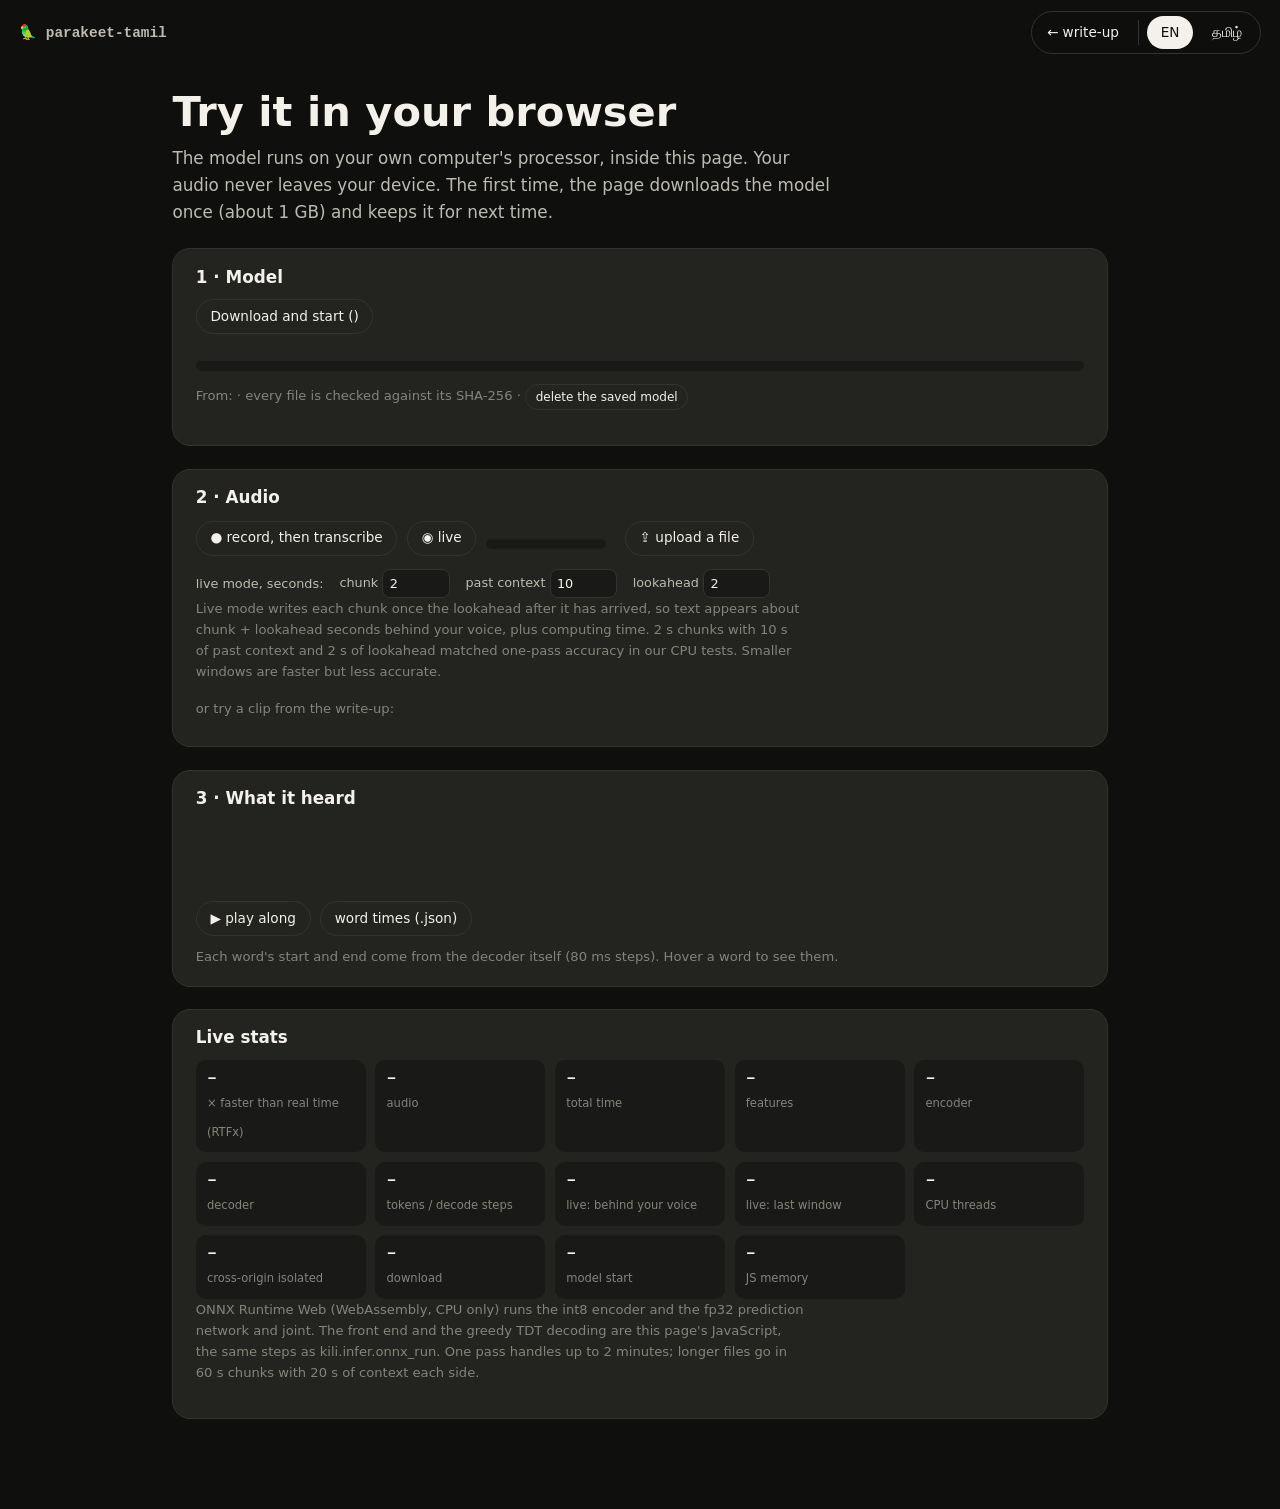
==== commit a5034a04: "Word timestamps on the CPU path and in the browser demo - kili.infer.onnx_run: the greedy TDT loop r" ====
--- a/docs/try/index.html
+++ b/docs/try/index.html
@@ -4,7 +4,26 @@
 <meta charset="utf-8">
 <meta name="viewport" content="width=device-width, initial-scale=1">
 <title>Try parakeet-tamil in your browser · தமிழ் கிளி</title>
-<meta name="description" content="Tamil and English speech recognition running entirely in your browser, on your CPU.">
+<meta name="description" content="Tamil and English speech recognition running entirely in your browser, on your CPU. Record, stream live, or upload a file; your audio never leaves your device.">
+<link rel="canonical" href="https://shrirajh.github.io/parakeet-tamil-kili/try/">
+<meta name="theme-color" content="#0f0f0e">
+<meta name="author" content="shrirajh">
+<meta property="og:type" content="website">
+<meta property="og:site_name" content="parakeet-tamil · தமிழ் கிளி">
+<meta property="og:url" content="https://shrirajh.github.io/parakeet-tamil-kili/try/">
+<meta property="og:title" content="Try parakeet-tamil in your browser · தமிழ் கிளி">
+<meta property="og:description" content="Tamil and English speech recognition running entirely in your browser, on your CPU. Record, stream live, or upload a file; your audio never leaves your device.">
+<meta property="og:image" content="https://shrirajh.github.io/parakeet-tamil-kili/img/og.png">
+<meta property="og:image:width" content="1200">
+<meta property="og:image:height" content="630">
+<meta property="og:image:alt" content="parakeet-tamil · தமிழ் கிளி: 34.05 WER on conversational Tamil, 28 times faster than real time on 8 CPU threads, 0.6 billion parameters, CC BY-SA 4.0.">
+<meta property="og:locale" content="en_US">
+<meta property="og:locale:alternate" content="ta_IN">
+<meta name="twitter:card" content="summary_large_image">
+<meta name="twitter:title" content="Try parakeet-tamil in your browser · தமிழ் கிளி">
+<meta name="twitter:description" content="Tamil and English speech recognition running entirely in your browser, on your CPU. Record, stream live, or upload a file; your audio never leaves your device.">
+<meta name="twitter:image" content="https://shrirajh.github.io/parakeet-tamil-kili/img/og.png">
+<meta name="twitter:image:alt" content="parakeet-tamil · தமிழ் கிளி: 34.05 WER on conversational Tamil, 28 times faster than real time on 8 CPU threads, 0.6 billion parameters, CC BY-SA 4.0.">
 <link rel="stylesheet" href="../assets/style.css?v=36">
 <link rel="icon" href="data:image/svg+xml,<svg xmlns='http://www.w3.org/2000/svg' viewBox='0 0 100 100'><text y='.9em' font-size='90'>🦜</text></svg>">
 <script>(function(){var d=document.documentElement,t=localStorage.getItem("theme"),l=localStorage.getItem("lang");if(t)d.dataset.theme=t;if(l)d.lang=l;})();</script>
@@ -24,6 +43,8 @@
   .row + .row { margin-top: .8rem; }
   button:disabled { opacity: .4; cursor: not-allowed; }
   #out { font-family: var(--ta); font-size: 1.3rem; line-height: 1.7; min-height: 3.4em; white-space: pre-wrap; }
+  #out .w { border-radius: 4px; padding: 0 .06em; transition: background .1s, color .1s; } #out .w:hover { background: var(--bg-2); }
+  #out.playing .w { color: var(--fg-3); } #out.playing .w.on { color: var(--fg); } #out .w.now { background: color-mix(in srgb, var(--ours) 35%, transparent); color: var(--fg); }
   #src { font-size: .8rem; color: var(--fg-3); margin-bottom: .4rem; }
   .stats { display: grid; grid-template-columns: repeat(auto-fill, minmax(9.5rem, 1fr)); gap: .6rem; }
   .stats div { background: var(--bg-2); border-radius: 10px; padding: .5rem .7rem; }
@@ -89,9 +110,14 @@
   </section>
 
   <section class="box">
-    <h2><span data-l="en">3 · What it heard</span><span data-l="ta">3 · அது கேட்டது</span></h2>
+    <h2><span data-l="en">3 · What it heard</span><span data-l="ta">3 · இது கேட்டது</span></h2>
     <div id="src"></div>
     <div id="out"></div>
+    <div class="row" id="wordbar" hidden style="margin-top:.6rem">
+      <button id="playalong" aria-pressed="false"><span data-l="en">▶ play along</span><span data-l="ta">▶ சேர்ந்து கேளுங்கள்</span></button>
+      <button id="dlwords"><span data-l="en">word times (.json)</span><span data-l="ta">சொல் நேரங்கள் (.json)</span></button>
+      <span class="note"><span data-l="en">Each word's start and end come from the decoder itself (80 ms steps). Hover a word to see them.</span><span data-l="ta">ஒவ்வொரு சொல்லின் தொடக்க, முடிவு நேரங்களும் குறிவிலக்கியிடமிருந்தே வருகின்றன (80 மில்லிவினாடிப் படிகள்). நேரத்தைப் பார்க்க ஒரு சொல்லின் மேல் சுட்டியை வையுங்கள்.</span></span>
+    </div>
   </section>
 
   <section class="box">
@@ -120,6 +146,6 @@
     <h2><span data-l="en">Errors</span><span data-l="ta">பிழைகள்</span></h2>
   </section>
 </main>
-<script src="try.js?v=2"></script>
+<script src="try.js?v=3"></script>
 </body>
 </html>
--- a/docs/assets/style.css
+++ b/docs/assets/style.css
@@ -236,6 +236,7 @@
 table.dt th { font: 600 .7rem var(--mono); text-transform: uppercase; letter-spacing: .04em; color: var(--fg-3); }
 table.dt td.best { font-weight: 800; color: var(--fg); }
 table.dt td.pending { color: var(--fg-3); font-style: italic; }
+table.dt tr.params td { font: 600 .72rem var(--mono); color: var(--fg-3); border-bottom: 1px solid var(--rule); }
 table.dt tr.grp td { font: 600 .7rem var(--mono); color: var(--fg-3); text-transform: uppercase; padding-top: 1rem; border-bottom: 0; }
 .tablewrap { overflow-x: auto; }
 
@@ -267,6 +268,8 @@
   .chart { overflow-x: auto; -webkit-overflow-scrolling: touch; }
   .chart svg { min-width: 680px; }
   #epoch-chart svg { min-width: 0; }
+  .chart svg.fit { min-width: 0; width: 100%; }
+  .chart:has(> svg.fit) { overflow: visible; }
 }
 html[lang="ta"] .hero .tag { max-width: 46rem; font-size: clamp(1.05rem, 1.9vw, 1.3rem); }
 html[lang="ta"] .box .t, html[lang="ta"] table.dt th, html[lang="ta"] table.dt tr.grp td, html[lang="ta"] .racebox .lbl, html[lang="ta"] .tile .k, html[lang="ta"] .opt .who, html[lang="ta"] .pair .who { letter-spacing: 0; text-transform: none; font-family: var(--ta); }
@@ -431,3 +434,107 @@
 
 .licask { padding: 1rem 0 .2rem; border-bottom: 1px solid var(--rule); }
 .licask p { margin: 0; color: var(--fg); font-size: 1rem; line-height: 1.55; }
+
+/* table of contents */
+.barleft { display: flex; align-items: center; gap: .6rem; margin-right: auto; }
+#tocbtn { display: none; width: 2.2rem; height: 2.2rem; padding: 0; border-radius: 50%; font-size: 1rem; line-height: 1;
+  background: color-mix(in srgb, var(--bg) 70%, transparent); backdrop-filter: blur(10px); }
+.toc { position: fixed; left: 12px; top: 50%; z-index: 15; width: clamp(128px, calc((100vw - 1100px) / 2 - 34px), 230px); max-height: calc(100vh - 150px); overflow-y: auto; scrollbar-width: none;
+  transform-origin: left center; transform: translateY(-50%) perspective(900px) rotateY(16deg) translateZ(-40px) scale(.96);
+  opacity: 0; pointer-events: none; transition: opacity .4s, transform .4s cubic-bezier(.2, .7, .2, 1); font-size: .76rem; }
+.toc.on { opacity: .4; pointer-events: auto; }
+.toc.on:hover, .toc.on:focus-within { opacity: 1; transform: translateY(-50%) perspective(900px) rotateY(0) translateZ(0) scale(1); }
+.toc a, .tocpanel a { display: block; position: relative; color: var(--fg-2); text-decoration: none; line-height: 1.3;
+  padding: .17rem 0 .17rem .95rem; white-space: nowrap; overflow: hidden; text-overflow: ellipsis; }
+.toc a::before, .tocpanel a::before { content: ""; position: absolute; left: .15rem; top: .62em; width: 5px; height: 5px; border-radius: 50%; background: var(--fg-3); opacity: .45; }
+.toc a:hover, .tocpanel a:hover { color: var(--fg); }
+.toc a[aria-current="true"], .tocpanel a[aria-current="true"] { color: var(--fg); font-weight: 700; }
+.toc a[aria-current="true"]::before, .tocpanel a[aria-current="true"]::before { background: var(--ours); opacity: 1; width: 7px; height: 7px; left: .05rem; top: .55em; }
+.toc .stg, .tocpanel .stg { font: .6rem var(--mono); text-transform: uppercase; letter-spacing: .08em; color: var(--fg-3); margin: .75rem 0 .2rem .95rem; }
+html[lang="ta"] .toc .stg, html[lang="ta"] .tocpanel .stg { font-family: var(--ta); text-transform: none; letter-spacing: 0; font-size: .7rem; }
+html[lang="ta"] .toc a { font-size: .72rem; }
+.toc a { white-space: normal; text-overflow: clip; }
+.tocpanel { position: fixed; inset: 0 auto 0 0; width: min(330px, 86vw); z-index: 30; overflow-y: auto; padding: 1.2rem 1.3rem 2rem;
+  background: var(--bg-3); border-right: 1px solid var(--rule); transform: translateX(-104%); transition: transform .3s cubic-bezier(.2, .7, .2, 1); font-size: 1rem; }
+.tocpanel.open { transform: none; }
+.tocpanel a { padding: .45rem 0 .45rem 1.1rem; white-space: normal; }
+.tocpanel a::before { top: .95em; }
+.tocpanel a[aria-current="true"]::before { top: .9em; }
+.tocpanel .tochead { font-weight: 700; margin-bottom: .4rem; }
+.tocscrim { position: fixed; inset: 0; z-index: 29; background: rgba(0, 0, 0, .45); opacity: 0; pointer-events: none; transition: opacity .3s; }
+.tocscrim.open { opacity: 1; pointer-events: auto; }
+@media (max-width: 1439px) { .toc { display: none; } #tocbtn { display: inline-flex; align-items: center; justify-content: center; } }
+@media (prefers-reduced-motion: reduce) { .toc, .tocpanel { transition: none; } }
+
+.toc::-webkit-scrollbar { display: none; }
+html[lang="ta"] .toc a { padding-top: .12rem; padding-bottom: .12rem; }
+@media (max-width: 760px) {
+  #tocbtn { position: fixed; left: 14px; bottom: 16px; z-index: 28; width: 2.9rem; height: 2.9rem; font-size: 1.15rem;
+    background: var(--bg-3); border: 1px solid var(--rule); box-shadow: 0 6px 22px rgba(0, 0, 0, .35); }
+}
+
+/* contents: subheadings */
+.toc .subs { display: none; }
+.toc .subs.open { display: block; }
+.toc a.sub, .tocpanel a.sub { padding-left: 1.7rem; font-size: .92em; color: var(--fg-3); }
+.toc a.sub::before, .tocpanel a.sub::before { left: 1rem; width: 3px; height: 3px; top: .7em; opacity: .5; }
+.tocpanel a.sub::before { top: 1.05em; }
+.toc a.sub[aria-current="true"], .tocpanel a.sub[aria-current="true"] { color: var(--fg); font-weight: 600; }
+.toc a.sub[aria-current="true"]::before, .tocpanel a.sub[aria-current="true"]::before { background: var(--ours); opacity: 1; width: 5px; height: 5px; left: .95rem; }
+.tocpanel a.sub { padding-top: .3rem; padding-bottom: .3rem; }
+/* "scroll down for the write-up" prompt at the top of the page */
+.scrollhint { position: fixed; left: 50%; bottom: 26px; z-index: 18; transform: translate(-50%, 12px); opacity: 0; pointer-events: none;
+  display: inline-flex; gap: .55rem; align-items: center; padding: .6rem 1.1rem; border-radius: 999px; text-decoration: none;
+  color: var(--fg); background: color-mix(in srgb, var(--bg-3) 88%, transparent); backdrop-filter: blur(10px);
+  border: 1px solid var(--rule); box-shadow: 0 8px 28px rgba(0, 0, 0, .3); font-size: .92rem; transition: opacity .5s, transform .5s; white-space: nowrap; }
+.scrollhint.on { opacity: 1; transform: translate(-50%, 0); pointer-events: auto; }
+.scrollhint b { display: inline-block; animation: bob 2s infinite; }
+@media (prefers-reduced-motion: reduce) { .scrollhint, .scrollhint b { transition: none; animation: none; } }
+@media (max-width: 760px) { .scrollhint { bottom: 82px; font-size: .85rem; } }
+
+.trylink { display: inline-flex; gap: .45rem; align-items: center; margin-top: 1.4rem; padding: .6rem 1.2rem; border-radius: 999px;
+  text-decoration: none; font-weight: 600; color: var(--bg); background: var(--fg); transition: transform .2s, box-shadow .2s; margin-bottom: .8rem; }
+.trylink:hover { transform: translateY(-1px); box-shadow: 0 6px 20px rgba(0, 0, 0, .25); }
+
+/* never let a chart stretch its box beyond the screen */
+.chart { max-width: 100%; }
+.grid2x > *, .scorer, .vpanel { min-width: 0; }
+
+/* ---------- "it writes what you said" ---------- */
+.vb-tiles { margin: 1.6rem 0 2rem; }
+.vb { margin: 1.8rem 0 2.2rem; }
+.vb-clips, .vb-models { display: flex; flex-wrap: wrap; gap: .4rem; margin-bottom: .8rem; }
+.vb-card { background: var(--bg-2); border: 1px solid var(--rule); border-radius: 18px; padding: 1.1rem 1.25rem 1rem; }
+.vb-said { margin: 1rem 0 1.1rem; }
+.vb-lab { display: block; font: 700 .7rem var(--mono); text-transform: uppercase; letter-spacing: .06em; color: var(--fg-3); margin-bottom: .35rem; }
+html[lang="ta"] .vb-lab { letter-spacing: 0; text-transform: none; font-family: var(--ta); }
+.vb-ref { font-size: 1.18rem; line-height: 1.95; }
+.vb-ref span { color: var(--fg-2); border-radius: 5px; padding: 0 .1em; transition: color .12s, background .12s; }
+.vb-ref span.on { color: var(--fg); }
+.vb-ref span.now { background: color-mix(in srgb, var(--ours) 32%, transparent); color: var(--fg); }
+.vb-out { font-size: 1.12rem; line-height: 2.05; min-height: 3.2em; border-top: 1px dashed var(--rule); padding-top: .8rem; }
+.vb-w { background: color-mix(in srgb, var(--itcore) 24%, transparent); border-radius: 6px; padding: .05em .3em; white-space: nowrap; }
+.vb-w s { color: var(--fg-3); margin-right: .2em; text-decoration-thickness: 1.5px; }
+.vb-f { box-shadow: inset 0 -2px 0 var(--good); }
+.vb-count { margin-top: .35rem; }
+.vb-legend { display: flex; flex-wrap: wrap; gap: .45rem 1.3rem; margin-top: .9rem; border-top: 1px solid var(--rule); padding-top: .75rem; }
+.vb-grid { display: grid; grid-template-columns: repeat(auto-fill, minmax(10px, 1fr)); gap: 4px; margin: .4rem 0 .9rem; }
+.vb-grid i { aspect-ratio: 1; border-radius: 50%; background: var(--fg-3); opacity: .5; transition: background .45s, opacity .45s, box-shadow .45s; }
+.vb-grid i.w { background: var(--itcore); opacity: 1; }
+.vb-grid i.k { background: var(--fg-2); opacity: .55; }
+.vb-grid i.o { background: transparent; box-shadow: inset 0 0 0 1.5px var(--fg-3); opacity: .7; }
+.vb-dotkey { display: flex; flex-wrap: wrap; gap: .4rem 1.4rem; align-items: center; }
+.vb-dotkey i { display: inline-block; width: 10px; height: 10px; border-radius: 50%; margin-right: .4em; vertical-align: -1px; }
+.vb-dotkey b { font: 800 1.05rem var(--mono); color: var(--fg); margin-right: .25em; }
+.vb-pipe { display: grid; grid-template-columns: minmax(0, 1fr) auto minmax(0, 1fr) auto minmax(0, 1fr); gap: .7rem; margin: 1.4rem 0 .6rem; }
+.vb-step { background: var(--bg-2); border: 1px solid var(--rule); border-radius: 16px; padding: .95rem 1.05rem; font-size: 1rem; line-height: 1.65; }
+.vb-step:first-child { border-color: color-mix(in srgb, var(--ours) 55%, var(--rule)); }
+.vb-arrow { align-self: center; color: var(--fg-3); font-size: 1.5rem; }
+@media (max-width: 820px) { .vb-pipe { grid-template-columns: minmax(0, 1fr); } .vb-arrow { justify-self: center; transform: rotate(90deg); } }
+.techbtn { margin-left: .35rem; font-size: .78rem; padding: .2rem .7rem; vertical-align: .1em; color: var(--ours-2); border-color: color-mix(in srgb, var(--ours) 50%, var(--rule)); }
+.techdlg { max-width: min(760px, 92vw); max-height: 86vh; overflow: auto; background: var(--bg-2); color: var(--fg); border: 1px solid var(--rule); border-radius: 18px; padding: 1.6rem 1.8rem; line-height: 1.6; }
+.techdlg::backdrop { background: rgba(0, 0, 0, .55); backdrop-filter: blur(3px); }
+.techdlg h3 { margin-top: 0; }
+.techdlg p { font-size: .95rem; }
+.techclose { position: sticky; top: 0; float: right; margin: -.6rem -.8rem 0 0; padding: .2rem .6rem; }
+@media (max-width: 560px) { .vb-card .qhead { flex-wrap: wrap; } .vb-card .qhead .mini { flex: 1 1 auto; min-width: 0; } .vb-card .qsrc { flex-basis: 100%; text-align: right; } }
